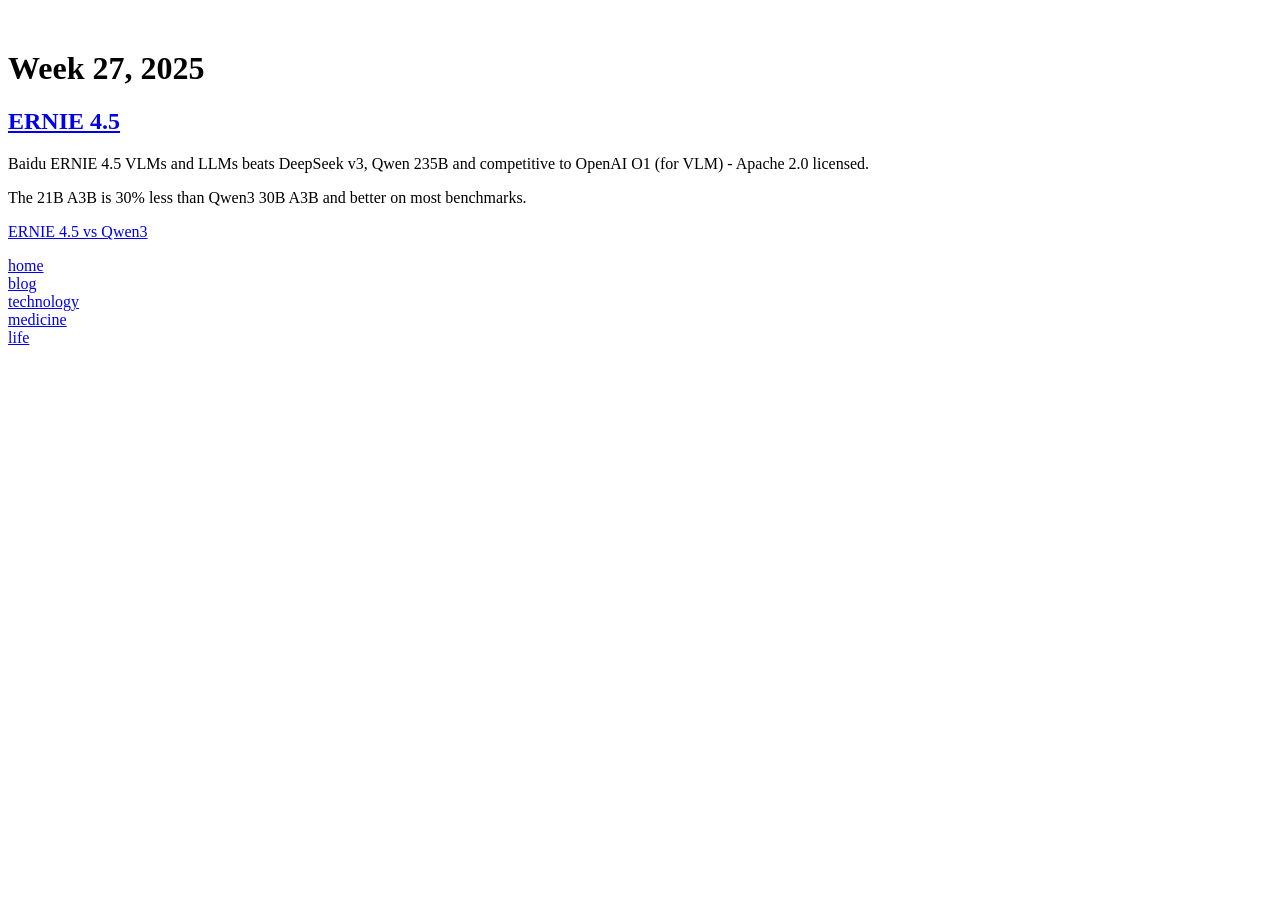
==== tech/AI/week2527/index.html @ 9ca966b7 "deploy: 7b212236639a2e1ebbc08fc3852d84928f437d04" ====
<!DOCTYPE html>
<html>
  <head id="head">
    <meta charset="UTF-8">
    <meta name="description" content="nikon.dev - Everything by Nikon Sugar">
    <meta name="twitter:card" content="summary">
    <meta name="twitter:site" content="@sugarme">
    <meta name="twitter:author" content="@sugarme">
    <meta name="twitter:description" content="nikon.dev - Everything by Nikon Sugar">
    <meta name="twitter:title" content="Week 27, 2025 | nikon.dev">
    <meta property="og:title" content="Week 27, 2025">
    <meta property="og:type" content="website">
    <meta http-equiv="x-ua-compatible" content="ie=edge">
    <meta name="viewport" content="width=device-width, initial-scale=1, shrink-to-fit=no">
    <title id="title">
      Week 27, 2025
      - nikon.dev
    </title>

    <!--favicon files-->
    <link rel="icon" type="image/png" sizes="16x16" href="/nikon-40x40.png" >
    <link rel="icon" type="image/png" sizes="32x32" href="/nikon-40x40.png">
    <link rel="icon" type="image/png" sizes="96x96" href="/nikon-96x96.png">
    <link rel="apple-touch-icon"  sizes="120x120" href="/nikon-120x120.png">
    <link rel="apple-touch-icon" sizes="180x180" href="/nikon-180x180.png">
    <link rel="apple-touch-icon" sizes="152x152" href="/nikon-152x152.png">
    <link rel="apple-touch-icon" sizes="167x167" href="/nikon-167x167.png">

    <link rel="stylesheet" type="text/css" href="/style.css">
    <link rel="stylesheet" type="text/css" href="/highlight.css">
    
  </head>
  <body>
    <div id="content">
      
  <style>
    h3.overtitle {
       margin-bottom: 0;
     }
     h1.title {
       margin-top: 50px;
     }
  </style>
  <h1 class="title" >Week 27, 2025</h1>
  <div id="page" ><h2><a href="$section.id('ernie4.5')">ERNIE 4.5</a></h2><p>Baidu ERNIE 4.5 VLMs and LLMs beats DeepSeek v3, Qwen 235B and competitive to OpenAI O1 (for VLM) - Apache 2.0 licensed.</p><p>The 21B A3B is 30% less than Qwen3 30B A3B and better on most benchmarks.</p><p><a href="$image.asset('ernie4.5.png')">ERNIE 4.5 vs Qwen3</a></p></div>

  <div id="nav-container">
	<div class="btn"><a href="/">home</a></div>
	<div class="btn"><a href="/posts">blog</a></div>
	<div class="btn"><a href="/tech">technology</a></div>
	<div class="btn"><a href="/med">medicine</a></div>
	<div class="btn"><a href="/life">life</a></div>
  </div>


    </div>
  </body>
</html>
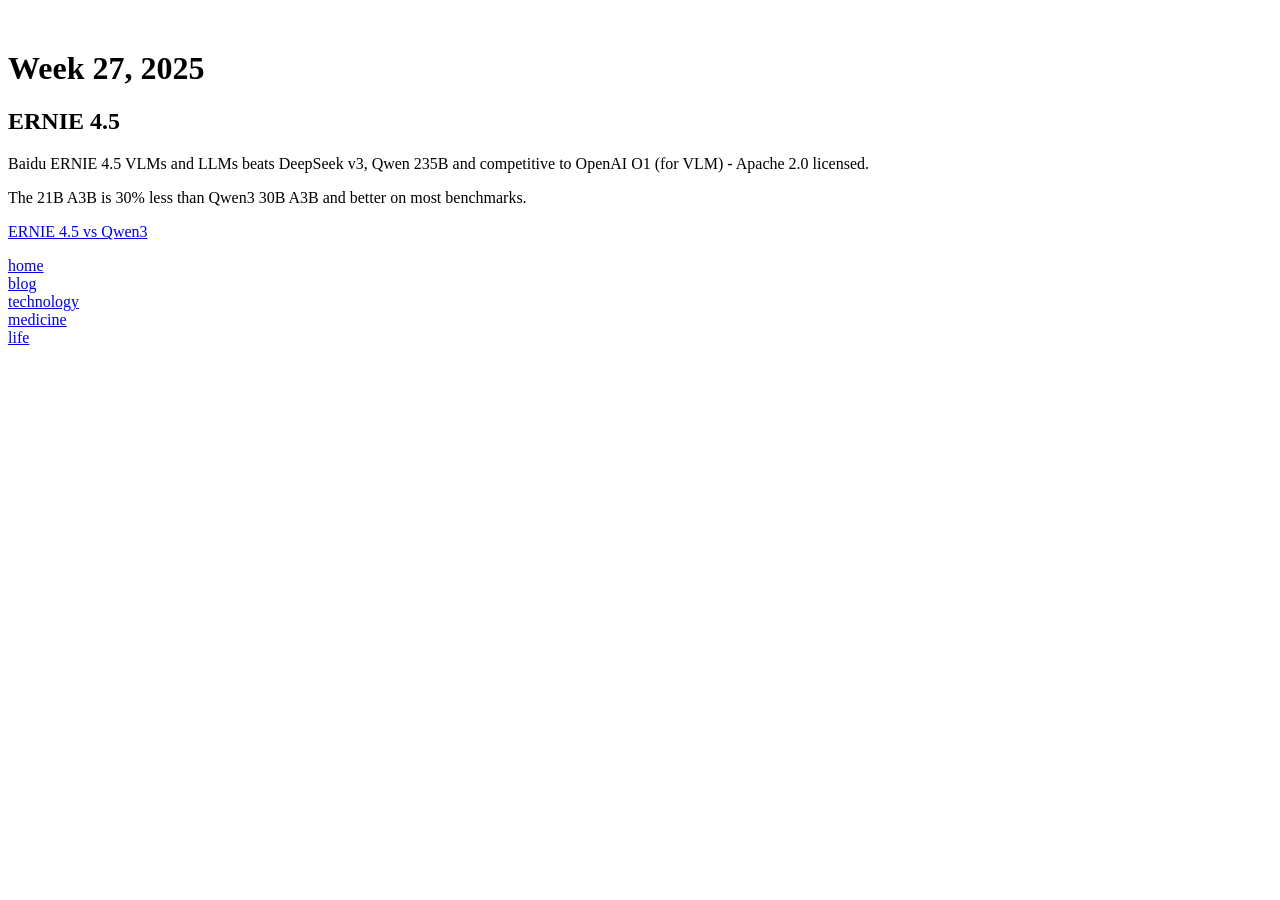
==== commit ae6fe664: "deploy: 682cc336d2ee57b2dbe28e4a1244006a7c58049e" ====
--- a/tech/AI/week2527/index.html
+++ b/tech/AI/week2527/index.html
@@ -42,7 +42,8 @@
      }
   </style>
   <h1 class="title" >Week 27, 2025</h1>
-  <div id="page" ><h2><a href="$section.id('ernie4.5')">ERNIE 4.5</a></h2><p>Baidu ERNIE 4.5 VLMs and LLMs beats DeepSeek v3, Qwen 235B and competitive to OpenAI O1 (for VLM) - Apache 2.0 licensed.</p><p>The 21B A3B is 30% less than Qwen3 30B A3B and better on most benchmarks.</p><p><a href="$image.asset('ernie4.5.png')">ERNIE 4.5 vs Qwen3</a></p></div>
+  <div id="page" ><h2>ERNIE 4.5</h2><p>Baidu ERNIE 4.5 VLMs and LLMs beats DeepSeek v3, Qwen 235B and competitive to OpenAI O1 (for VLM) - Apache 2.0 licensed.</p><p>The 21B A3B is 30% less than Qwen3 30B A3B and better on most benchmarks.</p><!-- [ERNIE 4.5 vs Qwen3]($image.siteAsset('ernie4.5.png')) -->
+<p><a href="$image.asset('ernie4.5.png')">ERNIE 4.5 vs Qwen3</a></p></div>
 
   <div id="nav-container">
 	<div class="btn"><a href="/">home</a></div>
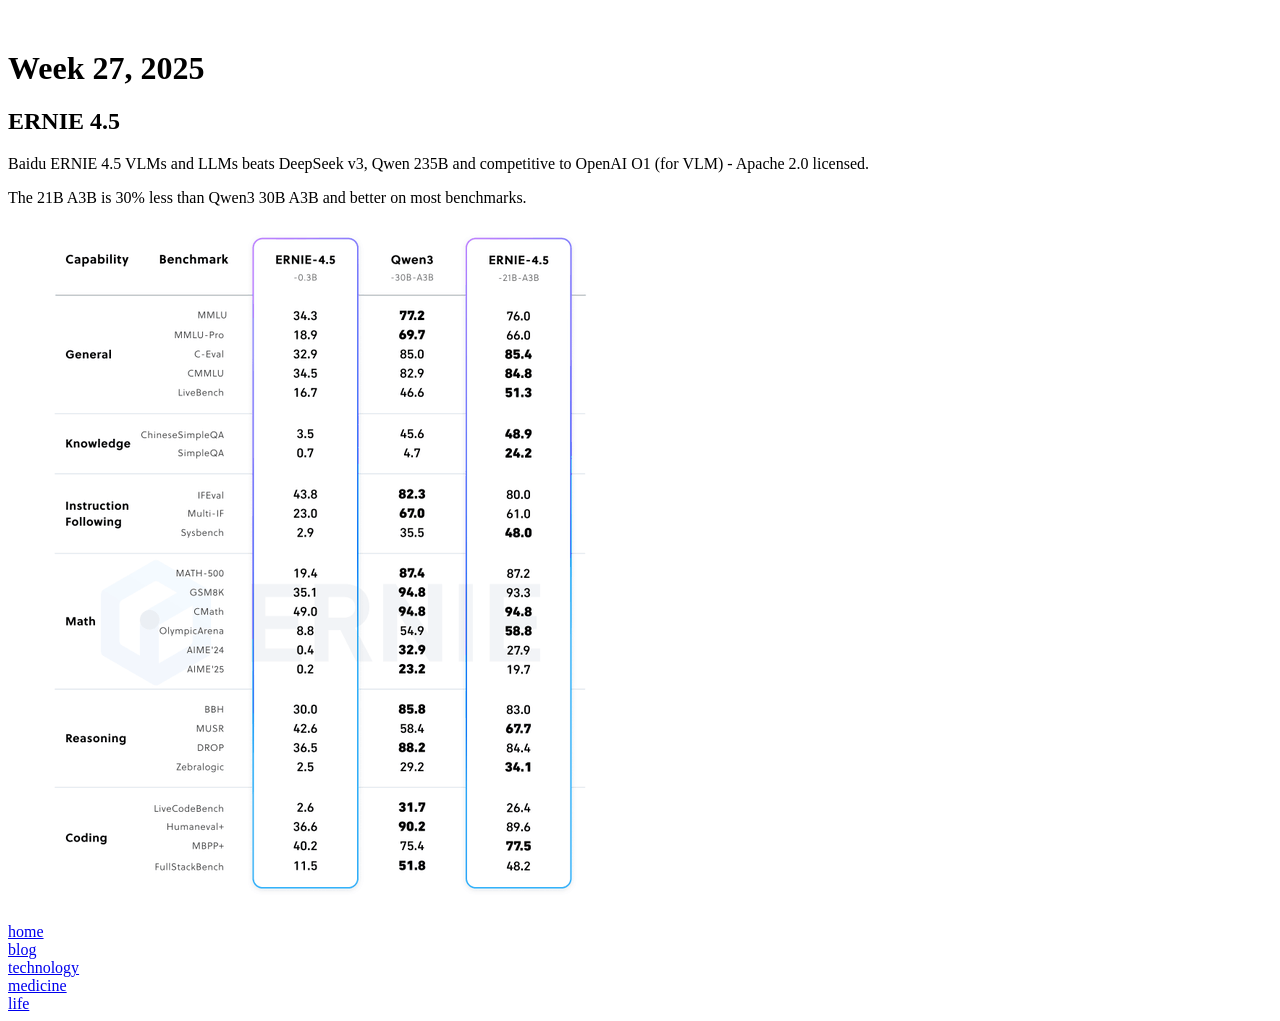
==== commit 20d27454: "deploy: 2dbc1c46fb56e7814326bce830af42da6b7ee7df" ====
--- a/tech/AI/week2527/index.html
+++ b/tech/AI/week2527/index.html
@@ -42,8 +42,7 @@
      }
   </style>
   <h1 class="title" >Week 27, 2025</h1>
-  <div id="page" ><h2>ERNIE 4.5</h2><p>Baidu ERNIE 4.5 VLMs and LLMs beats DeepSeek v3, Qwen 235B and competitive to OpenAI O1 (for VLM) - Apache 2.0 licensed.</p><p>The 21B A3B is 30% less than Qwen3 30B A3B and better on most benchmarks.</p><!-- [ERNIE 4.5 vs Qwen3]($image.siteAsset('ernie4.5.png')) -->
-<p><a href="$image.asset('ernie4.5.png')">ERNIE 4.5 vs Qwen3</a></p></div>
+  <div id="page" ><h2>ERNIE 4.5</h2><p>Baidu ERNIE 4.5 VLMs and LLMs beats DeepSeek v3, Qwen 235B and competitive to OpenAI O1 (for VLM) - Apache 2.0 licensed.</p><p>The 21B A3B is 30% less than Qwen3 30B A3B and better on most benchmarks.</p><p><figure data-title=""><img src="ernie.png" alt="ERNIE 4.5 vs Qwen3" title=""></figure></p></div>
 
   <div id="nav-container">
 	<div class="btn"><a href="/">home</a></div>
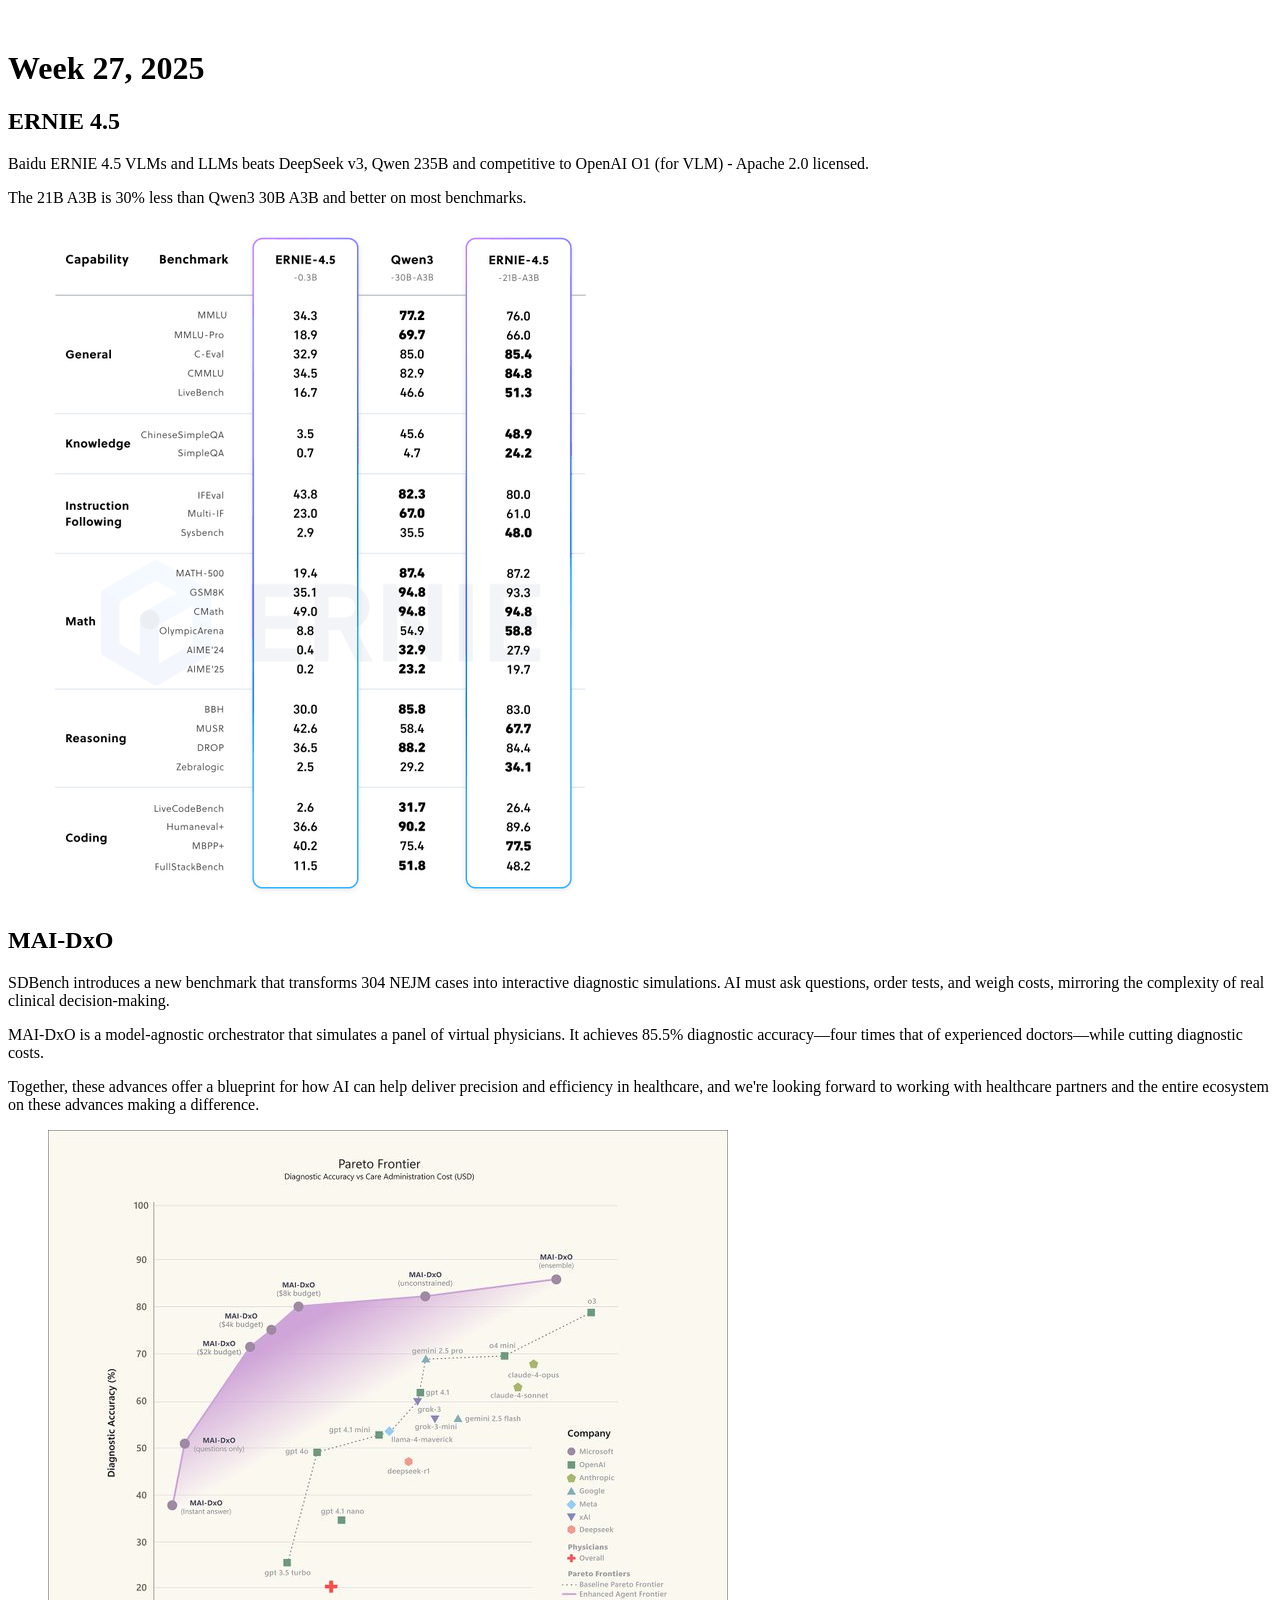
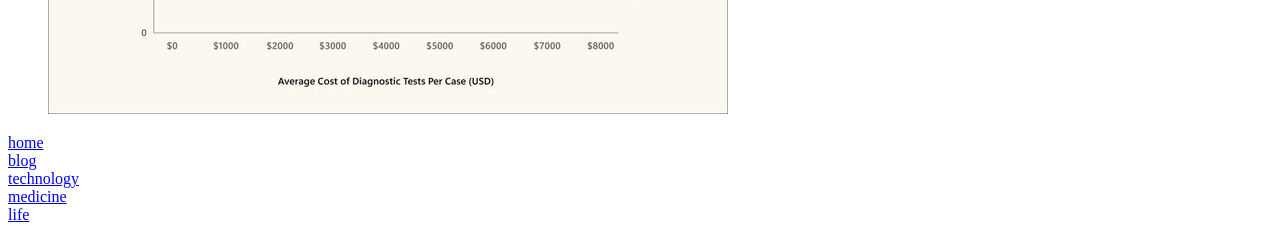
==== commit b74f9a2e: "deploy: 06b01d7686335244ddfcf7a472a96a1f2061fd82" ====
--- a/tech/AI/week2527/index.html
+++ b/tech/AI/week2527/index.html
@@ -42,7 +42,7 @@
      }
   </style>
   <h1 class="title" >Week 27, 2025</h1>
-  <div id="page" ><h2>ERNIE 4.5</h2><p>Baidu ERNIE 4.5 VLMs and LLMs beats DeepSeek v3, Qwen 235B and competitive to OpenAI O1 (for VLM) - Apache 2.0 licensed.</p><p>The 21B A3B is 30% less than Qwen3 30B A3B and better on most benchmarks.</p><p><figure data-title=""><img src="ernie.png" alt="ERNIE 4.5 vs Qwen3" title=""></figure></p></div>
+  <div id="page" ><h2>ERNIE 4.5</h2><p>Baidu ERNIE 4.5 VLMs and LLMs beats DeepSeek v3, Qwen 235B and competitive to OpenAI O1 (for VLM) - Apache 2.0 licensed.</p><p>The 21B A3B is 30% less than Qwen3 30B A3B and better on most benchmarks.</p><p><figure data-title=""><img src="ernie.png" alt="ERNIE 4.5 vs Qwen3" title=""></figure></p><h2>MAI-DxO</h2><p>SDBench introduces a new benchmark that transforms 304 NEJM cases into interactive diagnostic simulations. AI must ask questions, order tests, and weigh costs, mirroring the complexity of real clinical decision-making.</p><p>MAI-DxO is a model-agnostic orchestrator that simulates a panel of virtual physicians. It achieves 85.5% diagnostic accuracy—four times that of experienced doctors—while cutting diagnostic costs.</p><p>Together, these advances offer a blueprint for how AI can help deliver precision and efficiency in healthcare, and we're looking forward to working with healthcare partners and the entire ecosystem on these advances making a difference.</p><p><figure data-title=""><img src="mai-dxo.jpeg" alt="MAI-DxO" title=""></figure></p></div>
 
   <div id="nav-container">
 	<div class="btn"><a href="/">home</a></div>
